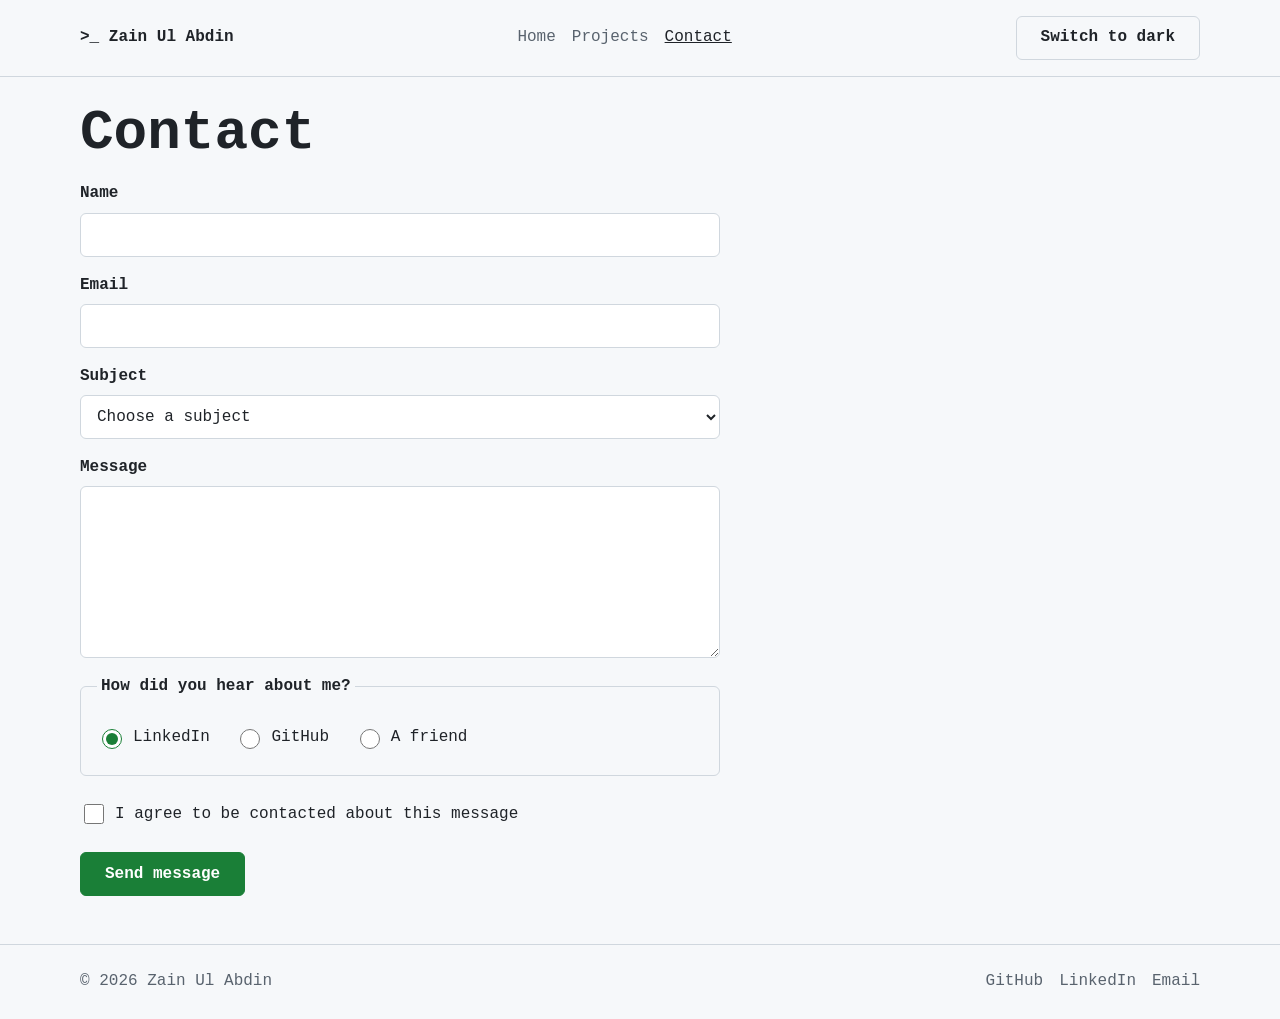
==== contact.html @ 9b01f1cb "feat: add contact page markup and styles" ====
<!DOCTYPE html>
<html lang="en">
<head>
  <meta charset="UTF-8">
  <meta name="viewport" content="width=device-width, initial-scale=1">
  <title>Contact | Zain Ul Abdin</title>
  <meta name="description" content="Get in touch with Zain Ul Abdin about internships and frontend projects.">
  <link rel="stylesheet" href="css/styles.css">
  <script src="js/theme.js"></script>
</head>
<body>
  <a class="skip-link" href="#main">Skip to content</a>
  <header class="site-header">
    <div class="container nav">
      <a class="logo" href="index.html">&gt;_  Zain Ul Abdin</a>
      <nav aria-label="Main">
        <ul class="nav-links">
          <li><a href="index.html">Home</a></li>
          <li><a href="projects.html">Projects</a></li>
          <li><a href="contact.html" aria-current="page">Contact</a></li>
        </ul>
      </nav>
      <button type="button" id="theme-toggle" class="btn btn-outline">Switch theme</button>
    </div>
  </header>

  <main id="main" class="container">
    <section class="section" aria-labelledby="contact-title">
      <h1 id="contact-title">Contact</h1>

      <p id="form-success" class="success" role="status" hidden>Thanks! Your message was sent. I will reply soon.</p>

      <form id="contact-form" action="#" method="post">
        <div class="field">
          <label for="name">Name</label>
          <input type="text" id="name" name="name" required minlength="3" autocomplete="name" aria-describedby="name-error">
          <p class="error" id="name-error" hidden></p>
        </div>

        <div class="field">
          <label for="email">Email</label>
          <input type="email" id="email" name="email" required autocomplete="email" aria-describedby="email-error">
          <p class="error" id="email-error" hidden></p>
        </div>

        <div class="field">
          <label for="subject">Subject</label>
          <select id="subject" name="subject" required aria-describedby="subject-error">
            <option value="">Choose a subject</option>
            <option value="internship">Internship opportunity</option>
            <option value="project">Project collaboration</option>
            <option value="feedback">Feedback</option>
            <option value="other">Other</option>
          </select>
          <p class="error" id="subject-error" hidden></p>
        </div>

        <div class="field">
          <label for="message">Message</label>
          <textarea id="message" name="message" rows="6" required minlength="20" aria-describedby="message-error"></textarea>
          <p class="error" id="message-error" hidden></p>
        </div>

        <fieldset>
          <legend>How did you hear about me?</legend>
          <label class="inline"><input type="radio" name="source" value="linkedin" checked> LinkedIn</label>
          <label class="inline"><input type="radio" name="source" value="github"> GitHub</label>
          <label class="inline"><input type="radio" name="source" value="friend"> A friend</label>
        </fieldset>

        <div class="field">
          <label class="inline"><input type="checkbox" id="consent" name="consent" required aria-describedby="consent-error"> I agree to be contacted about this message</label>
          <p class="error" id="consent-error" hidden></p>
        </div>

        <button type="submit" class="btn">Send message</button>
      </form>
    </section>
  </main>

  <footer class="site-footer">
    <div class="container footer-inner">
      <p>&copy; 2026  Zain Ul Abdin</p>
      <ul class="nav-links">
       <li><a href="https://github.com/zainshafique77-hash">GitHub</a></li>
        <li><a href="https://www.linkedin.com/in/zain-ul-abdin-677ab3425/">LinkedIn</a></li>
        <li><a href="mailto:zainshafique77@gmail.com">Email</a></li>
      </ul>
    </div>
  </footer>

  <script src="js/contact.js" defer></script>
</body>
</html>
---- css/styles.css ----
*,
*::before,
*::after {
  box-sizing: border-box;
}

:root {
  /* Light theme (default) */
  --bg: #f6f8fa;
  --fg: #1f2328;
  --muted: #59636e;
  --accent: #1a7f37;
  --accent-contrast: #ffffff;
  --card: #ffffff;
  --border: #d0d7de;
  --error: #cf222e;

  --radius: 6px;
  --space-1: 0.5rem;
  --space-2: 1rem;
  --space-3: 1.5rem;
  --space-4: 3rem;
  --font: ui-monospace, "JetBrains Mono", "SFMono-Regular", Consolas, "Liberation Mono", monospace;

  color-scheme: light;
}

/* Dark theme: follows the OS unless the user chose light manually */
@media (prefers-color-scheme: dark) {
  :root:not([data-theme="light"]) {
    --bg: #0d1117;
    --fg: #e6edf3;
    --muted: #9aa4af;
    --accent: #3fb950;
    --accent-contrast: #0d1117;
    --card: #161b22;
    --border: #30363d;
    --error: #ff7b72;
    color-scheme: dark;
  }
}

/* Dark theme: manual toggle */
:root[data-theme="dark"] {
  --bg: #0d1117;
  --fg: #e6edf3;
  --muted: #9aa4af;
  --accent: #3fb950;
  --accent-contrast: #0d1117;
  --card: #161b22;
  --border: #30363d;
  --error: #ff7b72;
  color-scheme: dark;
}

body {
  margin: 0;
  background: var(--bg);
  color: var(--fg);
  font-family: var(--font);
  line-height: 1.6;
}

img {
  max-width: 100%;
  height: auto;
}

h1 { font-size: clamp(2rem, 6vw, 3.5rem); line-height: 1.15; margin: 0 0 var(--space-2); }
h2 { font-size: clamp(1.4rem, 3vw, 1.9rem); margin: 0 0 var(--space-2); }
h3 { font-size: 1.15rem; margin: 0 0 var(--space-1); }

a { color: var(--accent); }

.container {
  width: min(100% - 2rem, 70rem);
  margin-inline: auto;
}

.muted { color: var(--muted); }

.skip-link {
  position: absolute;
  left: var(--space-1);
  top: -4rem;
  background: var(--accent);
  color: var(--accent-contrast);
  padding: var(--space-1) var(--space-2);
  border-radius: var(--radius);
}
.skip-link:focus { top: var(--space-1); }

/* Navbar (Flexbox) */
.site-header {
  border-bottom: 1px solid var(--border);
}
.nav {
  display: flex;
  flex-wrap: wrap;
  align-items: center;
  justify-content: space-between;
  gap: var(--space-2);
  padding-block: var(--space-2);
}
.logo {
  font-weight: 700;
  color: var(--fg);
  text-decoration: none;
}
.nav-links {
  display: flex;
  flex-wrap: wrap;
  gap: var(--space-2);
  list-style: none;
  margin: 0;
  padding: 0;
}
.nav-links a { color: var(--muted); text-decoration: none; }
.nav-links a:hover,
.nav-links a[aria-current="page"] { color: var(--fg); text-decoration: underline; }

/* Buttons */
.btn {
  display: inline-flex;
  align-items: center;
  justify-content: center;
  min-height: 44px;
  padding: 0 var(--space-3);
  background: var(--accent);
  color: var(--accent-contrast);
  border: 1px solid var(--accent);
  border-radius: var(--radius);
  font: inherit;
  font-weight: 700;
  text-decoration: none;
  cursor: pointer;
}
.btn-outline {
  background: transparent;
  color: var(--fg);
  border-color: var(--border);
}

/* Visible keyboard focus */
:focus-visible {
  outline: 3px solid var(--accent);
  outline-offset: 3px;
}

/* Hero and sections */
.hero { padding-block: var(--space-4); }
.prompt { color: var(--accent); margin: 0 0 var(--space-1); font-weight: 700; }
.lead { max-width: 60ch; color: var(--muted); font-size: 1.1rem; margin: 0 0 var(--space-3); }

.section { padding-block: var(--space-3) var(--space-4); }
.about { display: flex; flex-wrap: wrap; align-items: center; gap: var(--space-3); }
.about img { border-radius: var(--radius); border: 1px solid var(--border); }
.about p { max-width: 60ch; margin: 0; }

.tags { display: flex; flex-wrap: wrap; gap: var(--space-1); list-style: none; margin: 0; padding: 0; }
.tags li {
  padding: 0.25rem 0.75rem;
  background: var(--card);
  border: 1px solid var(--border);
  border-radius: var(--radius);
}

.site-footer { border-top: 1px solid var(--border); padding-block: var(--space-3); color: var(--muted); }
.footer-inner { display: flex; flex-wrap: wrap; justify-content: space-between; gap: var(--space-2); }
.footer-inner p { margin: 0; }

.field { display: flex; flex-direction: column; gap: 0.35rem; margin-bottom: var(--space-2); }
label { font-weight: 700; }

input[type="text"],
input[type="email"],
input[type="search"],
select,
textarea {
  width: 100%;
  min-height: 44px;
  padding: 0.5rem 0.75rem;
  background: var(--card);
  color: var(--fg);
  border: 1px solid var(--border);
  border-radius: var(--radius);
  font: inherit;
}

#tech-filter {
  appearance: none;
  padding-right: 2.5rem;
}

.field:has(#tech-filter) {
  position: relative;
}

.field:has(#tech-filter)::after {
  content: "";
  position: absolute;
  top: calc(1.6em + 0.35rem + 1.1rem);
  right: 1rem;
  width: 0.5rem;
  height: 0.5rem;
  border-right: 2px solid var(--fg);
  border-bottom: 2px solid var(--fg);
  transform: rotate(45deg);
  pointer-events: none;
}

.controls { display: grid; gap: var(--space-2); margin-bottom: var(--space-1); }

/* Mobile first: 1 column */
.project-grid {
  display: grid;
  grid-template-columns: 1fr;
  gap: var(--space-3);
  list-style: none;
  margin: var(--space-2) 0 0;
  padding: 0;
}

.card {
  min-width: 0;
  display: flex;
  flex-direction: column;
  gap: var(--space-1);
  padding: var(--space-3);
  background: var(--card);
  border: 1px solid var(--border);
  border-radius: var(--radius);
  overflow-wrap: anywhere;
}
.card p { margin: 0; color: var(--muted); }
.card .year { font-size: 0.9rem; }
.card a { margin-top: auto; }

.empty { font-weight: 700; color: var(--muted); }

@media (min-width: 640px) {
  .controls { grid-template-columns: 2fr 1fr; }
  .project-grid { grid-template-columns: repeat(2, 1fr); }
}

@media (min-width: 1024px) {
  .project-grid { grid-template-columns: repeat(3, 1fr); }
}

@media (prefers-reduced-motion: no-preference) {
  .card { transition: transform 0.2s ease, border-color 0.2s ease; }
  .card:hover { transform: translateY(-3px); border-color: var(--accent); }
}

#contact-form { max-width: 40rem; }
textarea { resize: vertical; }
fieldset { border: 1px solid var(--border); border-radius: var(--radius); margin: 0 0 var(--space-2); padding: var(--space-2); }
legend { font-weight: 700; padding-inline: 0.25rem; }
.inline { display: inline-flex; align-items: center; gap: 0.5rem; margin-right: var(--space-2); font-weight: 400; min-height: 44px; }
input[type="radio"],
input[type="checkbox"] { width: 1.25rem; height: 1.25rem; accent-color: var(--accent); }

.error { color: var(--error); margin: 0; font-size: 0.9rem; }
[aria-invalid="true"] { border-color: var(--error); }
.success {
  padding: var(--space-2);
  border: 1px solid var(--accent);
  border-radius: var(--radius);
  background: var(--card);
}
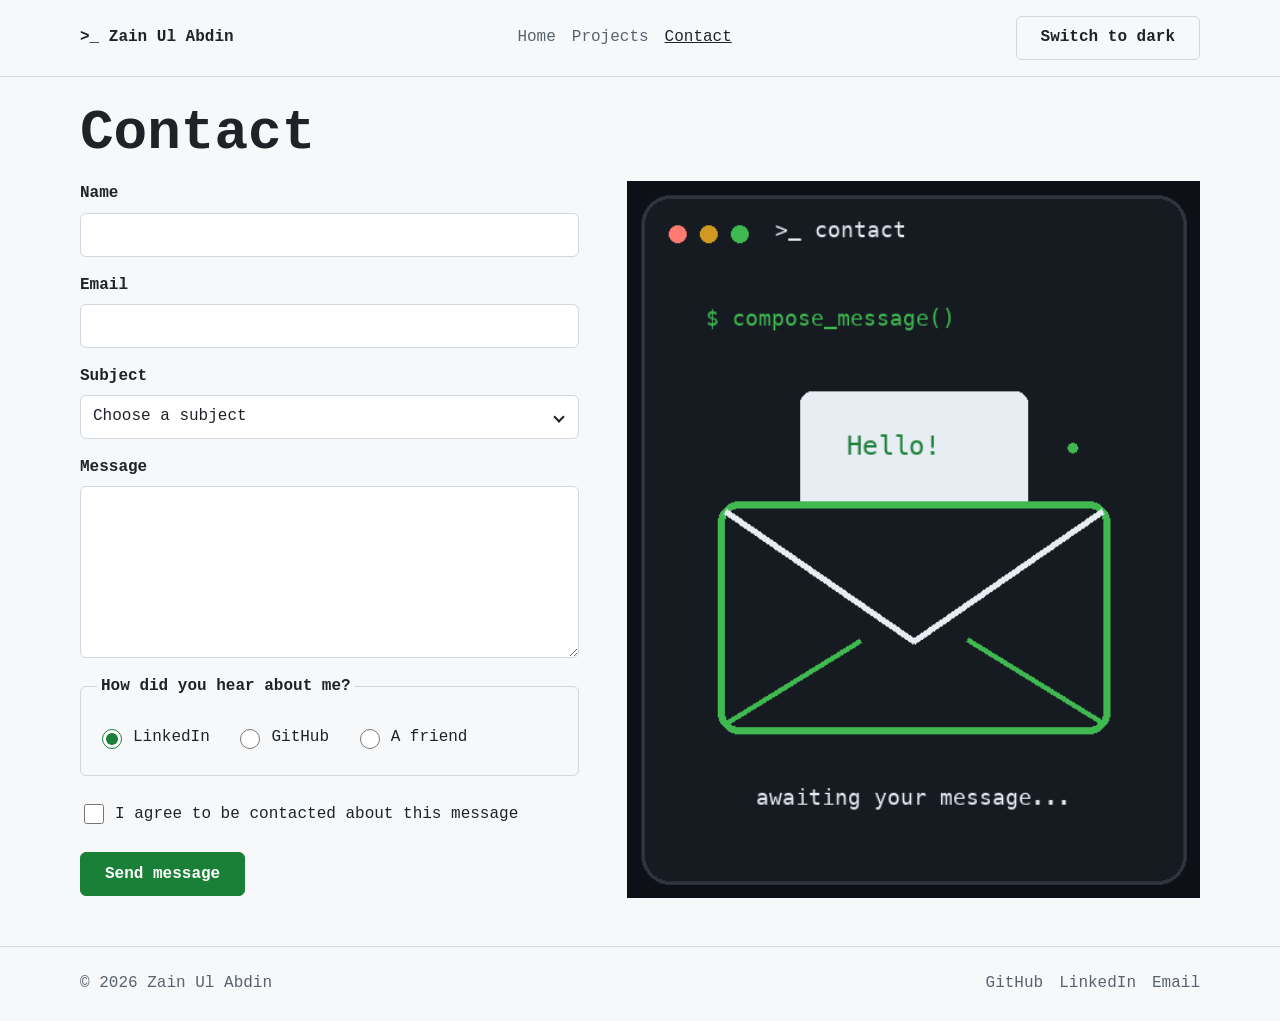
==== commit 8768089b: "feat: add aligned contact GIF and style subject dropdown arrow" ====
--- a/contact.html
+++ b/contact.html
@@ -5,6 +5,7 @@
   <meta name="viewport" content="width=device-width, initial-scale=1">
   <title>Contact | Zain Ul Abdin</title>
   <meta name="description" content="Get in touch with Zain Ul Abdin about internships and frontend projects.">
+  <link rel="icon" type="image/svg+xml" href="public/favicon.svg">
   <link rel="stylesheet" href="css/styles.css">
   <script src="js/theme.js"></script>
 </head>
@@ -30,51 +31,54 @@
 
       <p id="form-success" class="success" role="status" hidden>Thanks! Your message was sent. I will reply soon.</p>
 
-      <form id="contact-form" action="#" method="post">
-        <div class="field">
-          <label for="name">Name</label>
-          <input type="text" id="name" name="name" required minlength="3" autocomplete="name" aria-describedby="name-error">
-          <p class="error" id="name-error" hidden></p>
-        </div>
+      <div class="contact-content">
+        <form id="contact-form" action="#" method="post">
+          <div class="field">
+            <label for="name">Name</label>
+            <input type="text" id="name" name="name" required minlength="3" autocomplete="name" aria-describedby="name-error">
+            <p class="error" id="name-error" hidden></p>
+          </div>
 
-        <div class="field">
-          <label for="email">Email</label>
-          <input type="email" id="email" name="email" required autocomplete="email" aria-describedby="email-error">
-          <p class="error" id="email-error" hidden></p>
-        </div>
+          <div class="field">
+            <label for="email">Email</label>
+            <input type="email" id="email" name="email" required autocomplete="email" aria-describedby="email-error">
+            <p class="error" id="email-error" hidden></p>
+          </div>
 
-        <div class="field">
-          <label for="subject">Subject</label>
-          <select id="subject" name="subject" required aria-describedby="subject-error">
-            <option value="">Choose a subject</option>
-            <option value="internship">Internship opportunity</option>
-            <option value="project">Project collaboration</option>
-            <option value="feedback">Feedback</option>
-            <option value="other">Other</option>
-          </select>
-          <p class="error" id="subject-error" hidden></p>
-        </div>
+          <div class="field">
+            <label for="subject">Subject</label>
+            <select id="subject" name="subject" required aria-describedby="subject-error">
+              <option value="">Choose a subject</option>
+              <option value="internship">Internship opportunity</option>
+              <option value="project">Project collaboration</option>
+              <option value="feedback">Feedback</option>
+              <option value="other">Other</option>
+            </select>
+            <p class="error" id="subject-error" hidden></p>
+          </div>
 
-        <div class="field">
-          <label for="message">Message</label>
-          <textarea id="message" name="message" rows="6" required minlength="20" aria-describedby="message-error"></textarea>
-          <p class="error" id="message-error" hidden></p>
-        </div>
+          <div class="field">
+            <label for="message">Message</label>
+            <textarea id="message" name="message" rows="6" required minlength="20" aria-describedby="message-error"></textarea>
+            <p class="error" id="message-error" hidden></p>
+          </div>
 
-        <fieldset>
-          <legend>How did you hear about me?</legend>
-          <label class="inline"><input type="radio" name="source" value="linkedin" checked> LinkedIn</label>
-          <label class="inline"><input type="radio" name="source" value="github"> GitHub</label>
-          <label class="inline"><input type="radio" name="source" value="friend"> A friend</label>
-        </fieldset>
+          <fieldset>
+            <legend>How did you hear about me?</legend>
+            <label class="inline"><input type="radio" name="source" value="linkedin" checked> LinkedIn</label>
+            <label class="inline"><input type="radio" name="source" value="github"> GitHub</label>
+            <label class="inline"><input type="radio" name="source" value="friend"> A friend</label>
+          </fieldset>
 
-        <div class="field">
-          <label class="inline"><input type="checkbox" id="consent" name="consent" required aria-describedby="consent-error"> I agree to be contacted about this message</label>
-          <p class="error" id="consent-error" hidden></p>
-        </div>
+          <div class="field">
+            <label class="inline"><input type="checkbox" id="consent" name="consent" required aria-describedby="consent-error"> I agree to be contacted about this message</label>
+            <p class="error" id="consent-error" hidden></p>
+          </div>
 
-        <button type="submit" class="btn">Send message</button>
-      </form>
+          <button type="submit" class="btn">Send message</button>
+        </form>
+        <img class="contact-illustration" src="public/contact.gif" width="480" height="360" alt="">
+      </div>
     </section>
   </main>
 
--- a/css/styles.css
+++ b/css/styles.css
@@ -187,16 +187,19 @@
   font: inherit;
 }
 
-#tech-filter {
+#tech-filter,
+#subject {
   appearance: none;
   padding-right: 2.5rem;
 }
 
-.field:has(#tech-filter) {
+.field:has(#tech-filter),
+.field:has(#subject) {
   position: relative;
 }
 
-.field:has(#tech-filter)::after {
+.field:has(#tech-filter)::after,
+.field:has(#subject)::after {
   content: "";
   position: absolute;
   top: calc(1.6em + 0.35rem + 1.1rem);
@@ -253,6 +256,18 @@
 }
 
 #contact-form { max-width: 40rem; }
+.contact-content {
+  display: grid;
+  grid-template-columns: minmax(0, 1fr) minmax(0, 1.15fr);
+  align-items: start;
+  gap: var(--space-4);
+}
+.contact-illustration {
+  display: block;
+  width: 100%;
+  height: auto;
+  margin-inline: auto;
+}
 textarea { resize: vertical; }
 fieldset { border: 1px solid var(--border); border-radius: var(--radius); margin: 0 0 var(--space-2); padding: var(--space-2); }
 legend { font-weight: 700; padding-inline: 0.25rem; }
@@ -268,3 +283,8 @@
   border-radius: var(--radius);
   background: var(--card);
 }
+
+@media (max-width: 960px) {
+  .contact-content { grid-template-columns: 1fr; gap: var(--space-2); }
+  .contact-illustration { max-width: 24rem; }
+}
